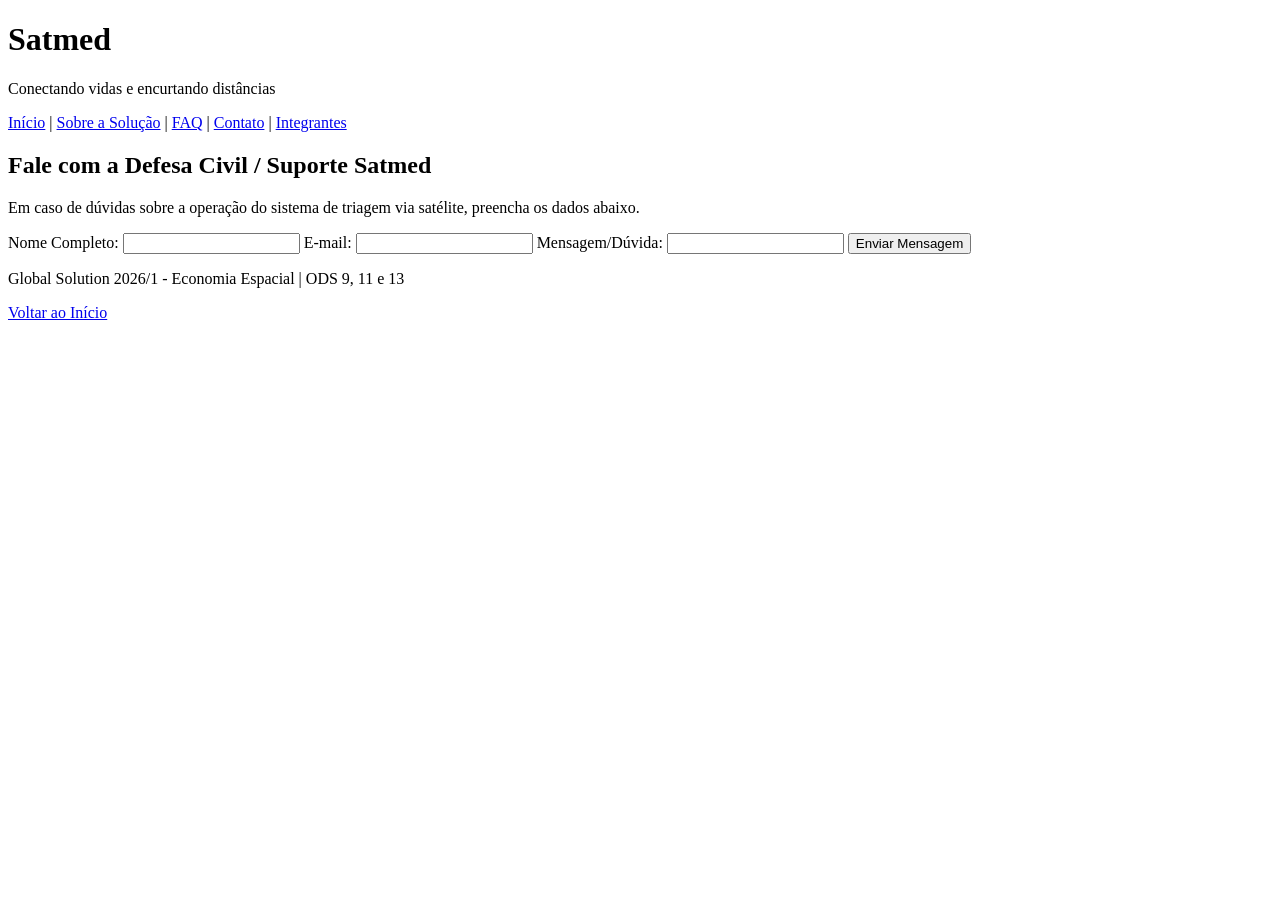
==== paginas/contato.html @ 460276f3 "feat: estruturação css e adicionando página contato" ====
<!DOCTYPE html>
<html lang="pt-br">
<head>
    <meta charset="UTF-8">
    <title>Satmed - Contato</title>
    <link rel="stylesheet" href="./css/style.css">
</head>
<body>
    <header>
        <h1>Satmed</h1>
        <p>Conectando vidas e encurtando distâncias</p>
        
        <nav class="menu-principal" aria-label="Navegação Principal">
            <a href="index.html">Início</a> |
            <a href="sobre.html">Sobre a Solução</a> |
            <a href="faq.html">FAQ</a> |
            <a href="contato.html">Contato</a> |
            <a href="integrantes.html">Integrantes</a>
        </nav>
    </header>

    <main>
        <section class="area-triagem">
            <h2>Fale com a Defesa Civil / Suporte Satmed</h2>
            <p>Em caso de dúvidas sobre a operação do sistema de triagem via satélite, preencha os dados abaixo.</p>
            
            <form>
                <label for="nome">Nome Completo:</label>
                <input type="text" id="nome" name="nome" aria-label="Digite seu nome completo">
                
                <label for="email">E-mail:</label>
                <input type="text" id="email" name="email" aria-label="Digite seu e-mail para retorno">
                
                <label for="mensagem">Mensagem/Dúvida:</label>
                <input type="text" id="mensagem" name="mensagem" aria-label="Descreva sua dúvida ou mensagem sobre a tecnologia">
                
                <button type="button">Enviar Mensagem</button>
            </form>
        </section>
    </main>

    <footer>
        <nav aria-label="Navegação de Rodapé">
            <p>Global Solution 2026/1 - Economia Espacial | ODS 9, 11 e 13</p>
            <a href="index.html">Voltar ao Início</a>
        </nav>
    </footer>
</body>
</html>
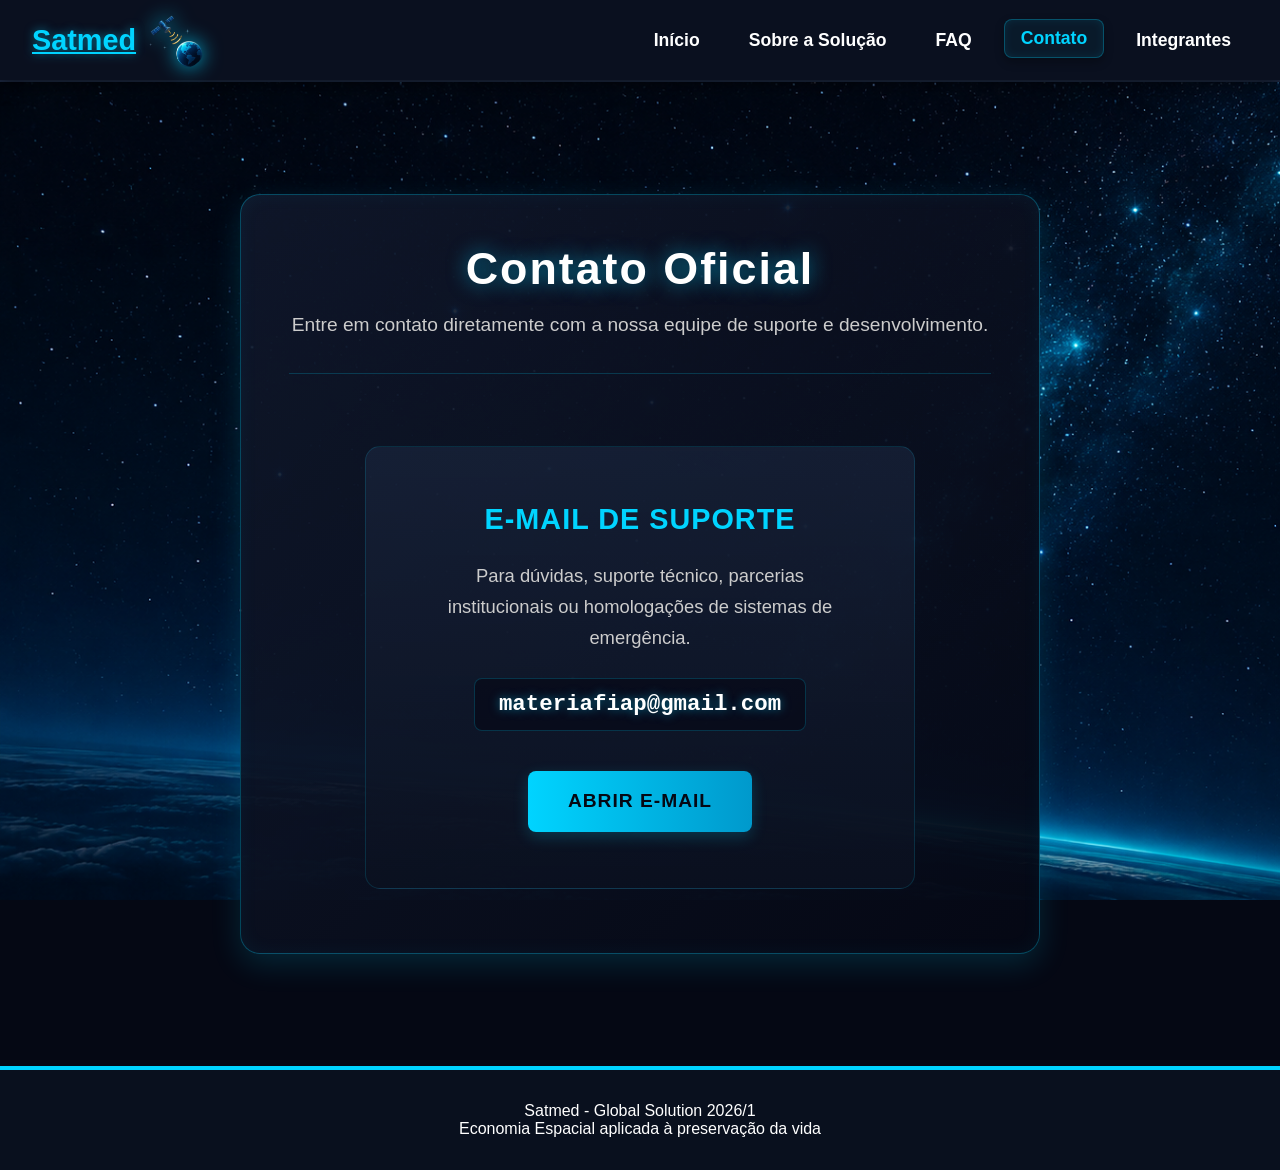
==== commit 3154d7ff: "feat: finalizando páginas de faq e contato, e implementado css" ====
--- a/paginas/contato.html
+++ b/paginas/contato.html
@@ -2,48 +2,65 @@
 <html lang="pt-br">
 <head>
     <meta charset="UTF-8">
+    <meta name="viewport" content="width=device-width, initial-scale=1.0">
     <title>Satmed - Contato</title>
-    <link rel="stylesheet" href="./css/style.css">
+    <link rel="stylesheet" href="../css/style.css">
+    <link rel="stylesheet" href="../css/layout/cabecalho.css">
+    <link rel="stylesheet" href="../css/layout/rodape.css">
+    <link rel="stylesheet" href="../css/paginas/contato.css">
 </head>
 <body>
-    <header>
-        <h1>Satmed</h1>
-        <p>Conectando vidas e encurtando distâncias</p>
-        
+    <header class="cabecalho-principal">
         <nav class="menu-principal" aria-label="Navegação Principal">
-            <a href="index.html">Início</a> |
-            <a href="sobre.html">Sobre a Solução</a> |
-            <a href="faq.html">FAQ</a> |
-            <a href="contato.html">Contato</a> |
-            <a href="integrantes.html">Integrantes</a>
+            <div class="cabecalho-mobile">
+                <a href="../index.html" class="marca-startup" aria-label="Ir para a página inicial">
+                    Satmed
+                    <img src="../img/satelite-emergencia.jpg" alt="Logotipo do Satmed" class="icone-logo">
+                </a>
+                <div class="menu-toggle" id="btn-menu" aria-label="Abrir menu de navegação">
+                    <span></span>
+                    <span></span>
+                    <span></span>
+                </div>
+            </div>
+            
+            <div class="links-menu" id="links-menu">
+                <a href="../index.html">Início</a>
+                <a href="sobre.html">Sobre a Solução</a>
+                <a href="faq.html">FAQ</a>
+                <a href="contato.html" class="ativo">Contato</a>
+                <a href="integrantes.html">Integrantes</a>
+            </div>
         </nav>
     </header>
 
     <main>
-        <section class="area-triagem">
-            <h2>Fale com a Defesa Civil / Suporte Satmed</h2>
-            <p>Em caso de dúvidas sobre a operação do sistema de triagem via satélite, preencha os dados abaixo.</p>
+        <article class="area-contato-container">
             
-            <form>
-                <label for="nome">Nome Completo:</label>
-                <input type="text" id="nome" name="nome" aria-label="Digite seu nome completo">
-                
-                <label for="email">E-mail:</label>
-                <input type="text" id="email" name="email" aria-label="Digite seu e-mail para retorno">
-                
-                <label for="mensagem">Mensagem/Dúvida:</label>
-                <input type="text" id="mensagem" name="mensagem" aria-label="Descreva sua dúvida ou mensagem sobre a tecnologia">
-                
-                <button type="button">Enviar Mensagem</button>
-            </form>
-        </section>
+            <section class="cabecalho-contato">
+                <h2>Contato Oficial</h2>
+                <p>Entre em contato diretamente com a nossa equipe de suporte e desenvolvimento.</p>
+            </section>
+
+            <section class="contato-central">
+                <div class="card-email-unico">
+                    <h3>E-mail de Suporte</h3>
+                    <p>Para dúvidas, suporte técnico, parcerias institucionais ou homologações de sistemas de emergência.</p>
+                    <span class="endereco-email">materiafiap@gmail.com</span>
+                    <a href="https://www.google.com/gmail" class="btn-abrir-email">Abrir E-mail</a>
+                </div>
+            </section>
+
+        </article>
     </main>
 
-    <footer>
-        <nav aria-label="Navegação de Rodapé">
-            <p>Global Solution 2026/1 - Economia Espacial | ODS 9, 11 e 13</p>
-            <a href="index.html">Voltar ao Início</a>
-        </nav>
+    <footer class="rodape-principal">
+        <div class="rodape-conteudo">
+            <p>Satmed - Global Solution 2026/1</p>
+            <p>Economia Espacial aplicada à preservação da vida</p>
+        </div>
     </footer>
+
+    <script src="../js/script.js"></script>
 </body>
 </html>
--- a/css/style.css
+++ b/css/style.css
@@ -0,0 +1,121 @@
+/* RESET BÁSICO */
+* {
+    margin: 0;
+    padding: 0;
+    box-sizing: border-box;
+}
+
+body {
+    font-family: Arial, sans-serif;
+    color: #ffffff;
+    background-color: #050814;
+    background-image: url('../img/espaco-fundo.jpg');
+    background-size: cover;
+    background-attachment: fixed; 
+    animation-name: moverFundo;
+    animation-duration: 40s;
+    animation-timing-function: linear;
+    animation-iteration-count: infinite;
+    animation-direction: alternate;
+}
+
+@keyframes moverFundo {
+    from { background-position: 0% 0%; }
+    to { background-position: 100% 100%; }
+}
+
+main {
+    max-width: 1000px; 
+    margin: 2rem auto;
+    padding: 1rem;
+}
+
+/* BOX MODEL DAS SEÇÕES GERAIS */
+.area-triagem, .area-riscos {
+    background-color: rgba(28, 40, 65, 0.95);
+    padding: 2rem;
+    margin-bottom: 2rem;
+    border: 2px solid #00d4ff;
+}
+
+.area-triagem h2 {
+    color: #00d4ff;
+    margin-top: 0;
+}
+
+/* FORMULÁRIO BASE */
+form {
+    margin-top: 1.5rem;
+}
+
+form label {
+    font-size: 1.2rem;
+    display: block;
+}
+
+input[type="text"] {
+    width: 100%;
+    padding: 1em;
+    margin: 1em 0;
+    font-size: 1rem;
+    border: 1px solid #00d4ff;
+    background-color: #0b1120;
+    color: #ffffff;
+}
+
+button {
+    background-color: #00d4ff;
+    color: #050814;
+    padding: 1em 2em;
+    border: none;
+    font-size: 1.2rem;
+    font-weight: bold;
+    cursor: pointer;
+    transition: background-color 0.3s ease;
+}
+
+button:hover {
+    background-color: #0099cc;
+    color: #ffffff;
+}
+
+/* CORES DOS NÍVEIS DE RISCO */
+.risco-vermelho {
+    background-color: #ff4d4d;
+    color: #ffffff;
+    padding: 1em;
+    margin-top: 1em;
+    font-size: 1.2rem;
+    border: 2px solid #cc0000;
+}
+
+.risco-amarelo {
+    background-color: #ffcc00;
+    color: #000000;
+    padding: 1em;
+    margin-top: 1em;
+    font-size: 1.2rem;
+    border: 2px solid #b38f00;
+}
+
+.risco-verde {
+    background-color: #4caf50;
+    color: #ffffff;
+    padding: 1em;
+    margin-top: 1em;
+    font-size: 1.2rem;
+    border: 2px solid #2e7d32;
+}
+
+/* COMPONENTES HTML GERAIS */
+details {
+    padding: 1em;
+    background-color: #0b1120;
+    border: 1px solid #00d4ff;
+}
+
+details summary {
+    font-size: 1.2rem;
+    cursor: pointer;
+    color: #00d4ff;
+}
--- a/css/layout/cabecalho.css
+++ b/css/layout/cabecalho.css
@@ -0,0 +1,88 @@
+* {
+    box-sizing: border-box;
+    margin: 0;
+    padding: 0;
+}
+
+.cabecalho-principal {
+    background-color: #050814;
+    border-bottom: 2px solid #1c2841;
+}
+
+.menu-principal {
+    display: flex;
+    justify-content: space-between;
+    align-items: center;
+    padding: 0 2rem;
+    min-height: 80px; 
+    background-color: rgba(11, 17, 32, 0.95);
+    box-shadow: 0px 4px 15px rgba(0, 0, 0, 0.5);
+    width: 100%;
+}
+
+.cabecalho-mobile {
+    display: flex;
+    align-items: center;
+    justify-content: space-between;
+    width: auto;
+}
+
+.marca-startup {
+    font-size: 1.8rem;
+    font-weight: bold;
+    color: #00d4ff;
+    text-shadow: 0px 0px 10px rgba(0,212,255,0.5);
+    display: flex;
+    align-items: center;
+    gap: 12px;
+}
+
+.icone-logo {
+    width: 60px;
+    height: 60px;
+    object-fit: cover;
+    border-radius: 50%;
+    filter: drop-shadow(0px 0px 10px rgba(0,212,255,0.8));
+}
+
+.menu-toggle {
+    display: none;
+    flex-direction: column;
+    gap: 6px;
+    cursor: pointer;
+}
+
+.menu-toggle span {
+    display: block;
+    width: 35px;
+    height: 4px;
+    background-color: #00d4ff;
+    border-radius: 3px;
+    box-shadow: 0px 0px 5px rgba(0, 212, 255, 0.5);
+}
+
+.links-menu {
+    display: flex;
+    gap: 15px;
+    align-items: center;
+}
+
+.links-menu a {
+    color: #ffffff;
+    text-decoration: none;
+    font-weight: bold;
+    font-size: 1.1rem;
+    padding: 0.5rem 1rem;
+    border-radius: 8px;
+    white-space: nowrap;
+    transition: all 0.3s ease;
+    border: 1px solid transparent;
+}
+
+.links-menu a:hover, .links-menu a.ativo {
+    color: #00d4ff;
+    background-color: rgba(0, 212, 255, 0.05);
+    border: 1px solid rgba(0, 212, 255, 0.3);
+    box-shadow: inset 0px 0px 10px rgba(0, 212, 255, 0.1), 0px 4px 10px rgba(0, 0, 0, 0.3);
+    transform: translateY(-2px);
+}
--- a/css/layout/rodape.css
+++ b/css/layout/rodape.css
@@ -0,0 +1,9 @@
+
+footer {
+    background-color: rgba(11, 17, 32, 0.9);
+    text-align: center;
+    padding: 2em;
+    border-top: 4px solid #00d4ff;
+    position: relative; 
+    width: 100%;
+}
--- a/css/paginas/contato.css
+++ b/css/paginas/contato.css
@@ -0,0 +1,110 @@
+.area-contato-container {
+    background: linear-gradient(135deg, rgba(16, 24, 43, 0.9) 0%, rgba(5, 8, 20, 0.95) 100%);
+    border: 1px solid rgba(0, 212, 255, 0.3);
+    border-radius: 20px;
+    padding: 3rem;
+    max-width: 800px;
+    margin: 4rem auto;
+    box-shadow: 0px 10px 30px rgba(0, 212, 255, 0.15), inset 0px 0px 20px rgba(0, 212, 255, 0.05);
+}
+
+.cabecalho-contato {
+    text-align: center;
+    margin-bottom: 3.5rem;
+    padding-bottom: 2rem;
+    border-bottom: 1px solid rgba(0, 212, 255, 0.2);
+}
+
+.cabecalho-contato h2 {
+    font-size: 2.8rem;
+    color: #ffffff;
+    text-shadow: 0px 0px 20px rgba(0, 212, 255, 0.6);
+    margin-bottom: 1rem;
+    letter-spacing: 2px;
+}
+
+.cabecalho-contato p {
+    font-size: 1.2rem;
+    color: #cccccc;
+    line-height: 1.6;
+}
+
+.contato-central {
+    display: flex;
+    justify-content: center;
+    align-items: center;
+    padding: 1rem 0;
+}
+
+.card-email-unico {
+    background: linear-gradient(180deg, rgba(28, 40, 65, 0.6) 0%, rgba(11, 17, 32, 0.8) 100%);
+    border: 1px solid rgba(0, 212, 255, 0.15);
+    border-radius: 15px;
+    padding: 3.5rem;
+    text-align: center;
+    max-width: 550px;
+    width: 100%;
+    transition: transform 0.4s, box-shadow 0.4s, border-color 0.4s;
+    display: flex;
+    flex-direction: column;
+    align-items: center;
+    gap: 1.5rem;
+}
+
+.card-email-unico:hover {
+    transform: scale(1.03);
+    box-shadow: 0px 15px 30px rgba(0, 212, 255, 0.2);
+    border-color: #00d4ff;
+}
+
+.card-email-unico h3 {
+    font-size: 1.8rem;
+    color: #00d4ff;
+    text-transform: uppercase;
+    letter-spacing: 1px;
+}
+
+.card-email-unico p {
+    font-size: 1.15rem;
+    color: #cccccc;
+    line-height: 1.7;
+}
+
+.endereco-email {
+    font-family: monospace;
+    font-size: 1.4rem;
+    color: #ffffff;
+    font-weight: bold;
+    text-shadow: 0px 0px 10px rgba(0, 212, 255, 0.5);
+    background-color: rgba(5, 8, 20, 0.6);
+    padding: 0.8rem 1.5rem;
+    border-radius: 8px;
+    border: 1px solid rgba(0, 212, 255, 0.2);
+    word-break: break-all;
+}
+
+.btn-abrir-email {
+    display: inline-block;
+    background: linear-gradient(90deg, #00d4ff 0%, #0099cc 100%);
+    color: #050814;
+    padding: 1.2rem 2.5rem;
+    text-decoration: none;
+    border-radius: 8px;
+    font-size: 1.2rem;
+    font-weight: bold;
+    text-transform: uppercase;
+    letter-spacing: 1px;
+    transition: transform 0.3s, box-shadow 0.3s, color 0.3s;
+    box-shadow: 0px 5px 15px rgba(0, 212, 255, 0.2);
+    margin-top: 1rem;
+}
+
+.btn-abrir-email:hover {
+    transform: translateY(-3px);
+    box-shadow: 0px 10px 25px rgba(0, 212, 255, 0.4);
+    color: #ffffff;
+}
+
+.btn-abrir-email:active {
+    transform: translateY(-1px);
+}
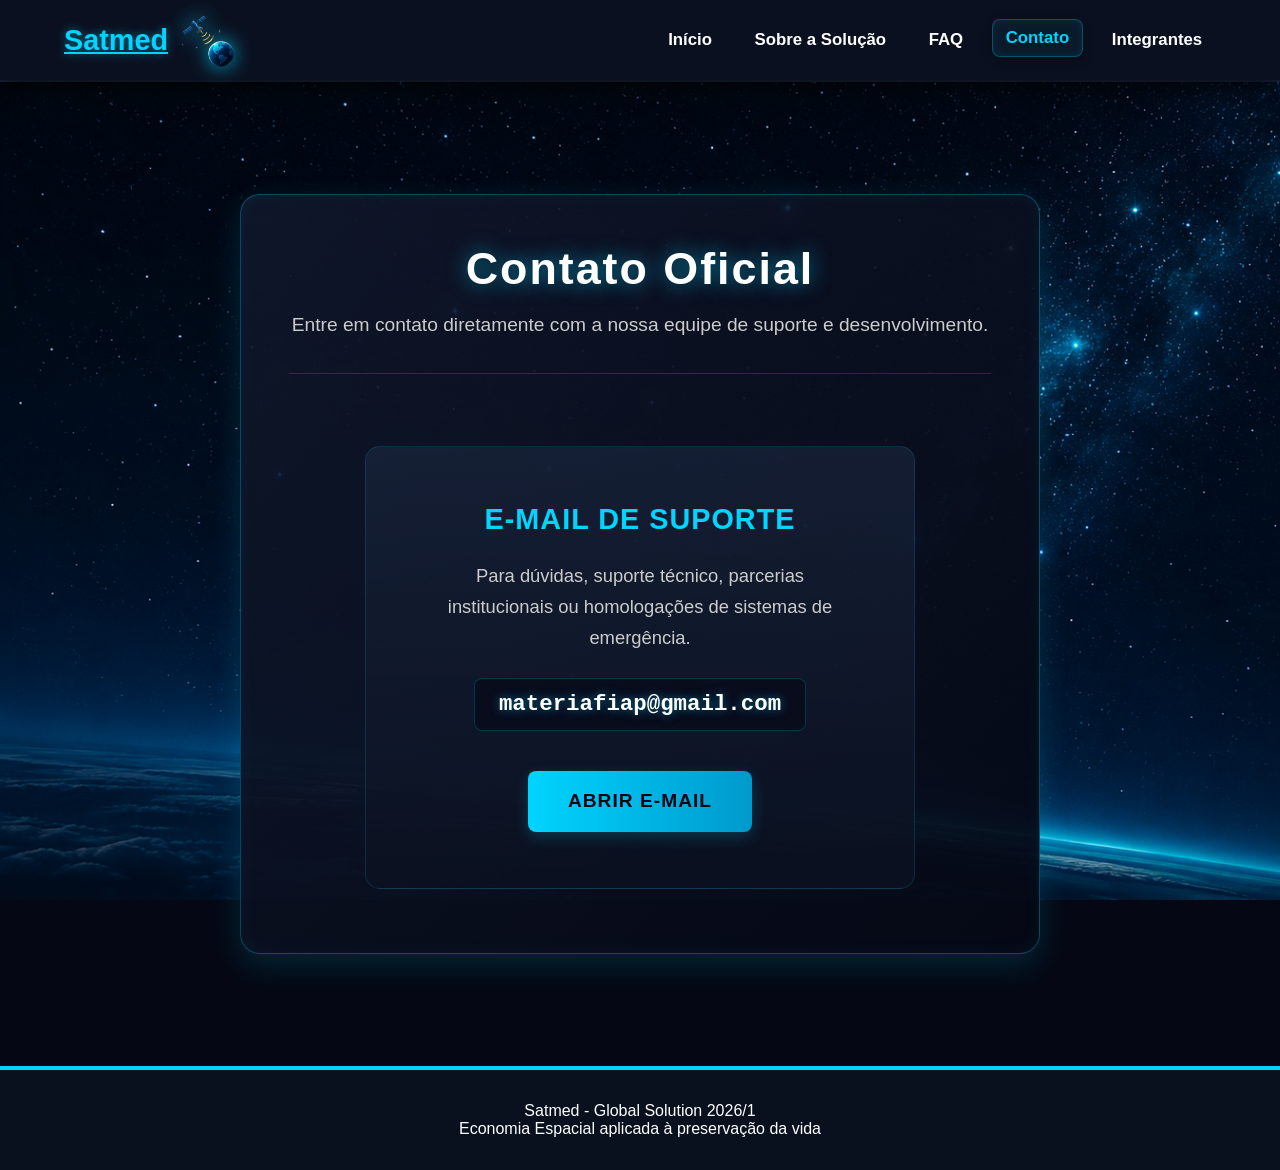
==== commit 129b8f39: "feat: realizando organização do codigo" ====
--- a/paginas/contato.html
+++ b/paginas/contato.html
@@ -4,10 +4,7 @@
     <meta charset="UTF-8">
     <meta name="viewport" content="width=device-width, initial-scale=1.0">
     <title>Satmed - Contato</title>
-    <link rel="stylesheet" href="../css/style.css">
-    <link rel="stylesheet" href="../css/layout/cabecalho.css">
-    <link rel="stylesheet" href="../css/layout/rodape.css">
-    <link rel="stylesheet" href="../css/paginas/contato.css">
+    <link rel="stylesheet" href="../css/main.css">
 </head>
 <body>
     <header class="cabecalho-principal">
--- a/css/main.css
+++ b/css/main.css
@@ -0,0 +1,10 @@
+@import url('style.css');
+@import url('layout/cabecalho.css');
+@import url('layout/rodape.css');
+@import url('paginas/contato.css');
+@import url('paginas/index.css');
+@import url('paginas/sobre.css');
+@import url('paginas/integrantes.css');
+@import url('paginas/faq.css');
+@import url('responsividade/mobile.css');
+@import url('responsividade/tablet.css');
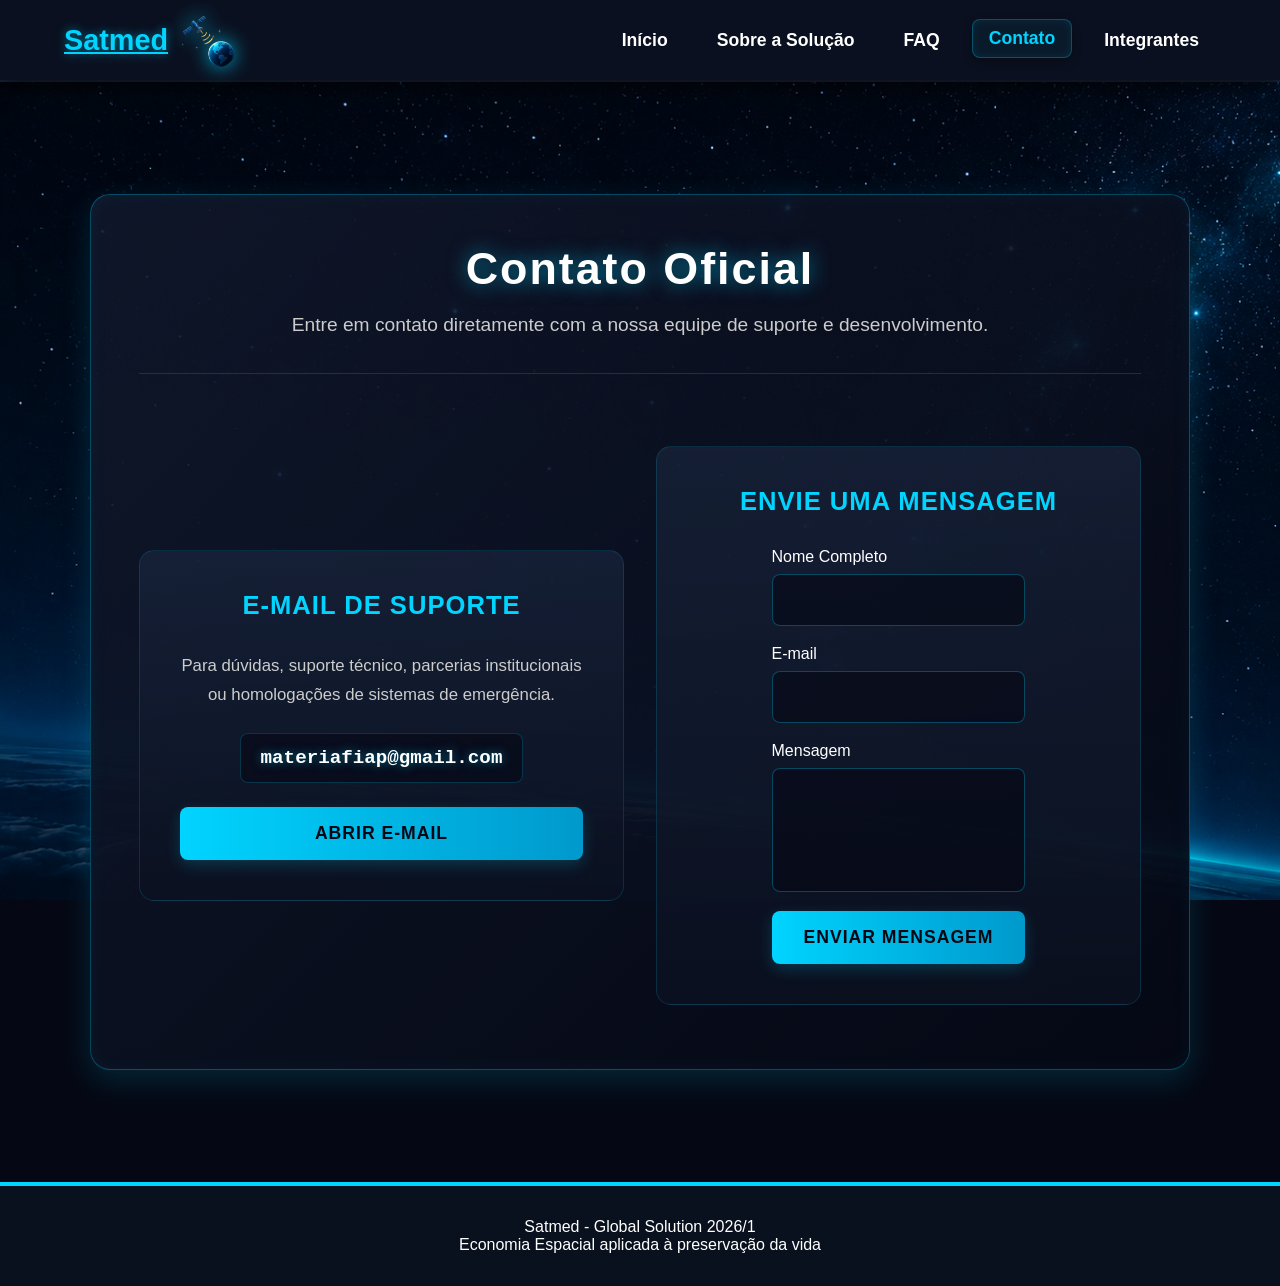
==== commit d5f28350: "feat: atualiazando paginas e seus estilos" ====
--- a/paginas/contato.html
+++ b/paginas/contato.html
@@ -40,14 +40,33 @@
             </section>
 
             <section class="contato-central">
-                <div class="card-email-unico">
-                    <h3>E-mail de Suporte</h3>
-                    <p>Para dúvidas, suporte técnico, parcerias institucionais ou homologações de sistemas de emergência.</p>
-                    <span class="endereco-email">materiafiap@gmail.com</span>
-                    <a href="https://www.google.com/gmail" class="btn-abrir-email">Abrir E-mail</a>
-                </div>
-            </section>
+    <div class="card-email-unico">
+        <h3>E-mail de Suporte</h3>
+        <p>Para dúvidas, suporte técnico, parcerias institucionais ou homologações de sistemas de emergência.</p>
+        <span class="endereco-email">materiafiap@gmail.com</span>
+        <a href="https://www.google.com/gmail" class="btn-abrir-email">Abrir E-mail</a>
+    </div>
 
+    <div class="formulario-contato">
+        <h3>Envie uma Mensagem</h3>
+        <form id="form-contato">
+            <div class="grupo-form">
+                <label for="nome">Nome Completo</label>
+                <input type="text" id="nome" name="nome" required autocomplete="name">
+            </div>
+            <div class="grupo-form">
+                <label for="email">E-mail</label>
+                <input type="email" id="email" name="email" required autocomplete="email">
+            </div>
+            <div class="grupo-form">
+                <label for="mensagem">Mensagem</label>
+                <textarea id="mensagem" name="mensagem" rows="5" required></textarea>
+            </div>
+            <button type="submit" class="btn-abrir-email">Enviar Mensagem</button>
+            <p id="msg-sucesso" class="painel-oculto">Mensagem enviada com sucesso!</p>
+        </form>
+    </div>
+</section>
         </article>
     </main>
 
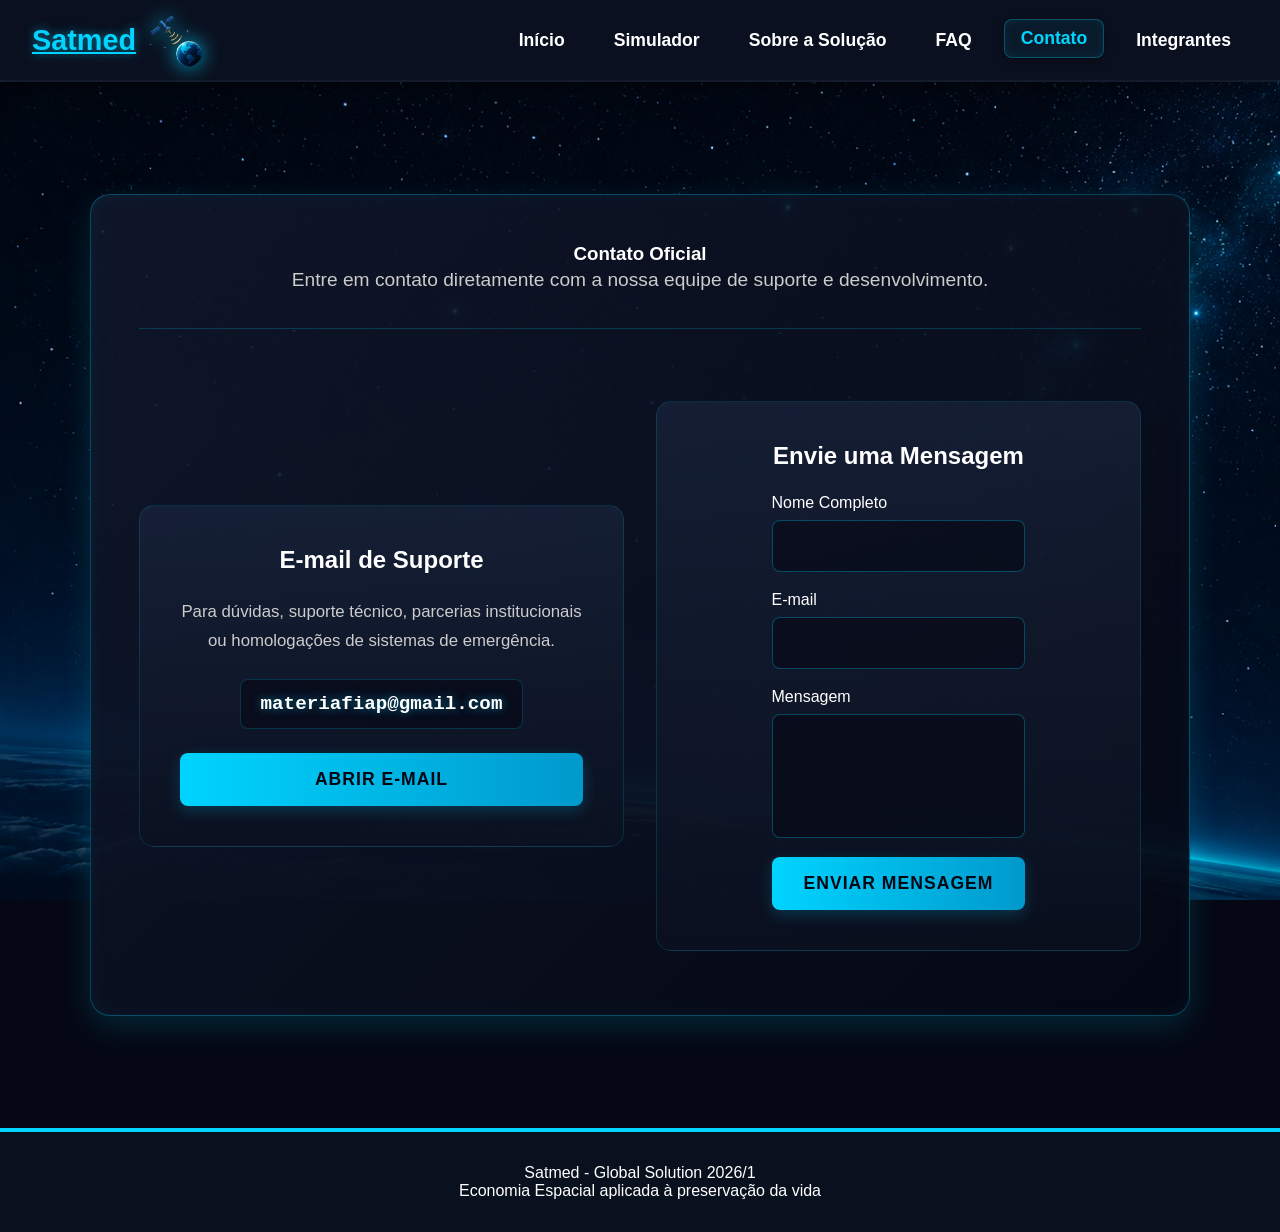
==== commit 15b7331d: "feat: adicionando README completo e adicionando pagina simulador separado de index" ====
--- a/paginas/contato.html
+++ b/paginas/contato.html
@@ -12,7 +12,7 @@
             <div class="cabecalho-mobile">
                 <a href="../index.html" class="marca-startup" aria-label="Ir para a página inicial">
                     Satmed
-                    <img src="../img/satelite-emergencia.jpg" alt="Logotipo do Satmed" class="icone-logo">
+                    <img src="../assets/satelite-emergencia.jpg" alt="Logotipo do Satmed" class="icone-logo">
                 </a>
                 <div class="menu-toggle" id="btn-menu" aria-label="Abrir menu de navegação">
                     <span></span>
@@ -23,6 +23,7 @@
             
             <div class="links-menu" id="links-menu">
                 <a href="../index.html">Início</a>
+                <a href="simulador.html">Simulador</a>
                 <a href="sobre.html">Sobre a Solução</a>
                 <a href="faq.html">FAQ</a>
                 <a href="contato.html" class="ativo">Contato</a>
@@ -35,20 +36,20 @@
         <article class="area-contato-container">
             
             <section class="cabecalho-contato">
-                <h2>Contato Oficial</h2>
+                <h1>Contato Oficial</h1>
                 <p>Entre em contato diretamente com a nossa equipe de suporte e desenvolvimento.</p>
             </section>
 
             <section class="contato-central">
     <div class="card-email-unico">
-        <h3>E-mail de Suporte</h3>
+        <h2>E-mail de Suporte</h2>
         <p>Para dúvidas, suporte técnico, parcerias institucionais ou homologações de sistemas de emergência.</p>
         <span class="endereco-email">materiafiap@gmail.com</span>
         <a href="https://www.google.com/gmail" class="btn-abrir-email">Abrir E-mail</a>
     </div>
 
     <div class="formulario-contato">
-        <h3>Envie uma Mensagem</h3>
+        <h2>Envie uma Mensagem</h2>
         <form id="form-contato">
             <div class="grupo-form">
                 <label for="nome">Nome Completo</label>
--- a/css/main.css
+++ b/css/main.css
@@ -6,5 +6,6 @@
 @import url('paginas/sobre.css');
 @import url('paginas/integrantes.css');
 @import url('paginas/faq.css');
+@import url('paginas/simulador.css');
 @import url('responsividade/mobile.css');
 @import url('responsividade/tablet.css');
